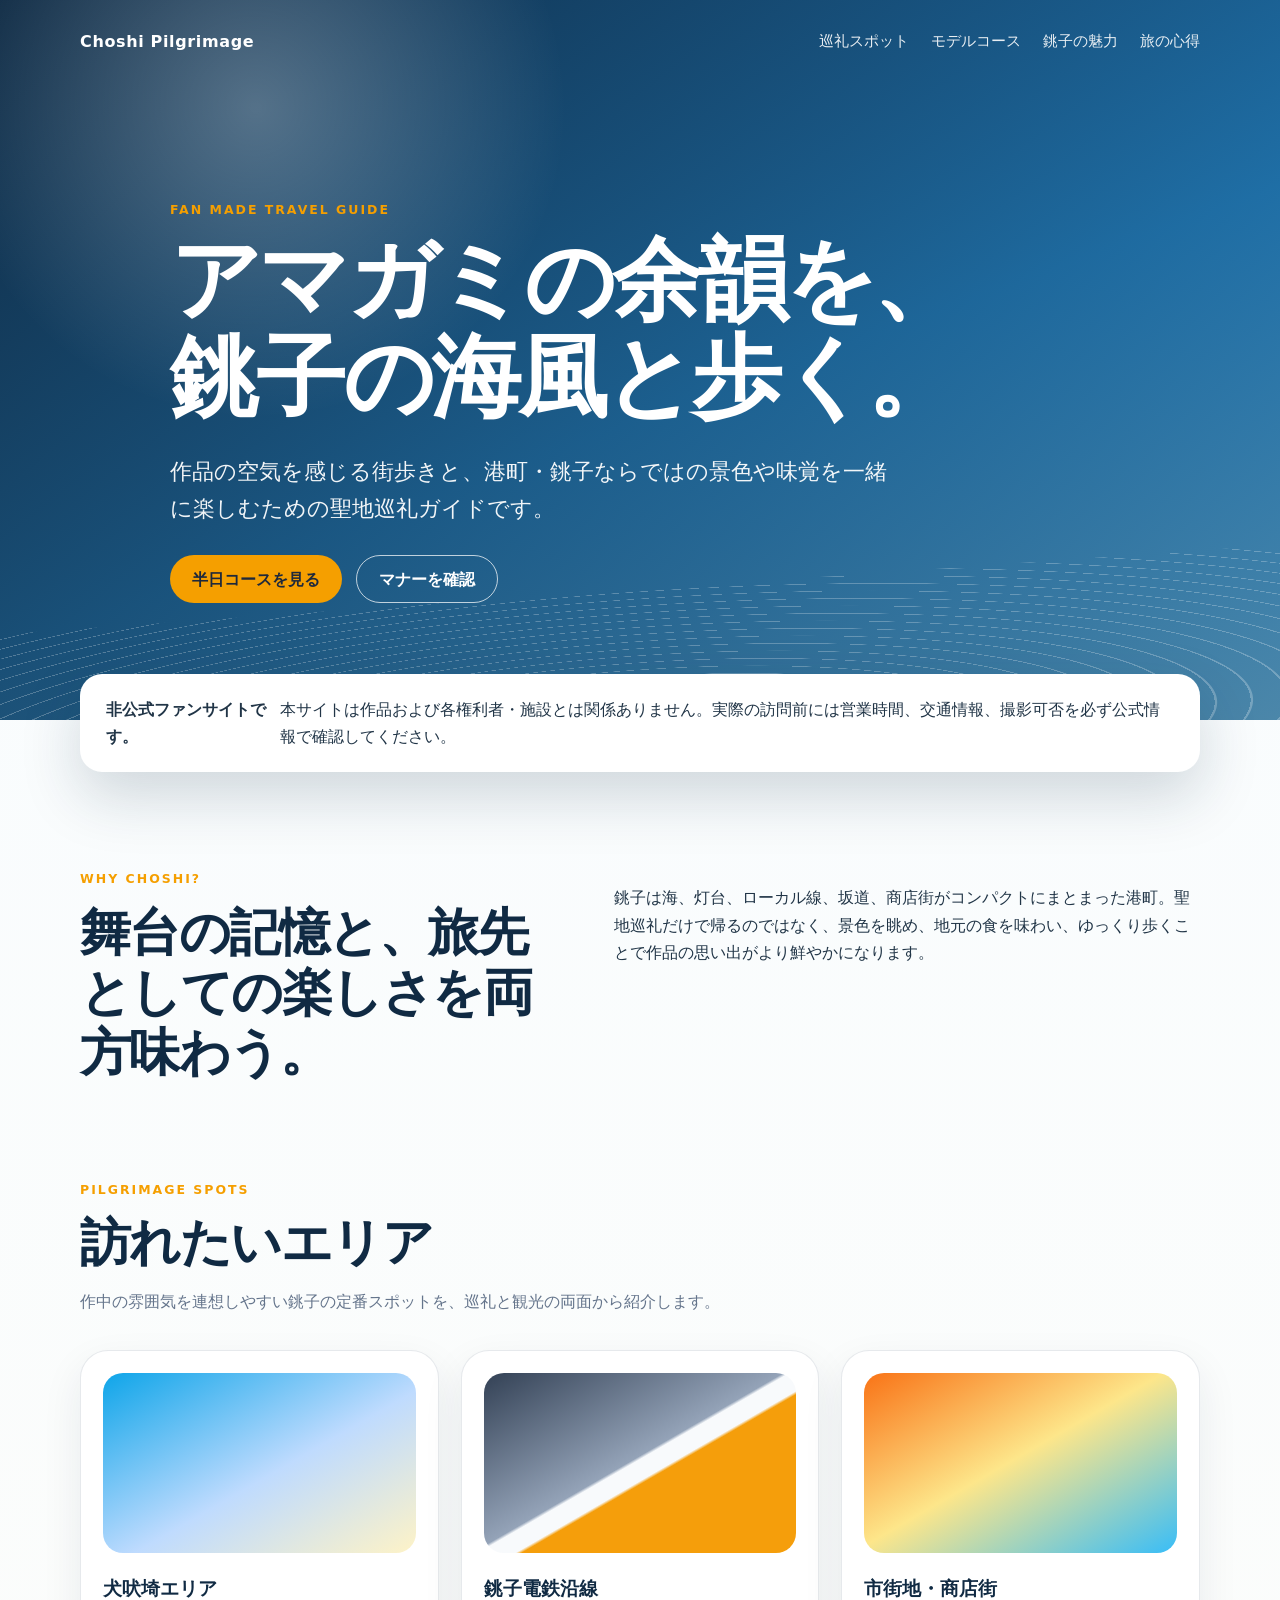
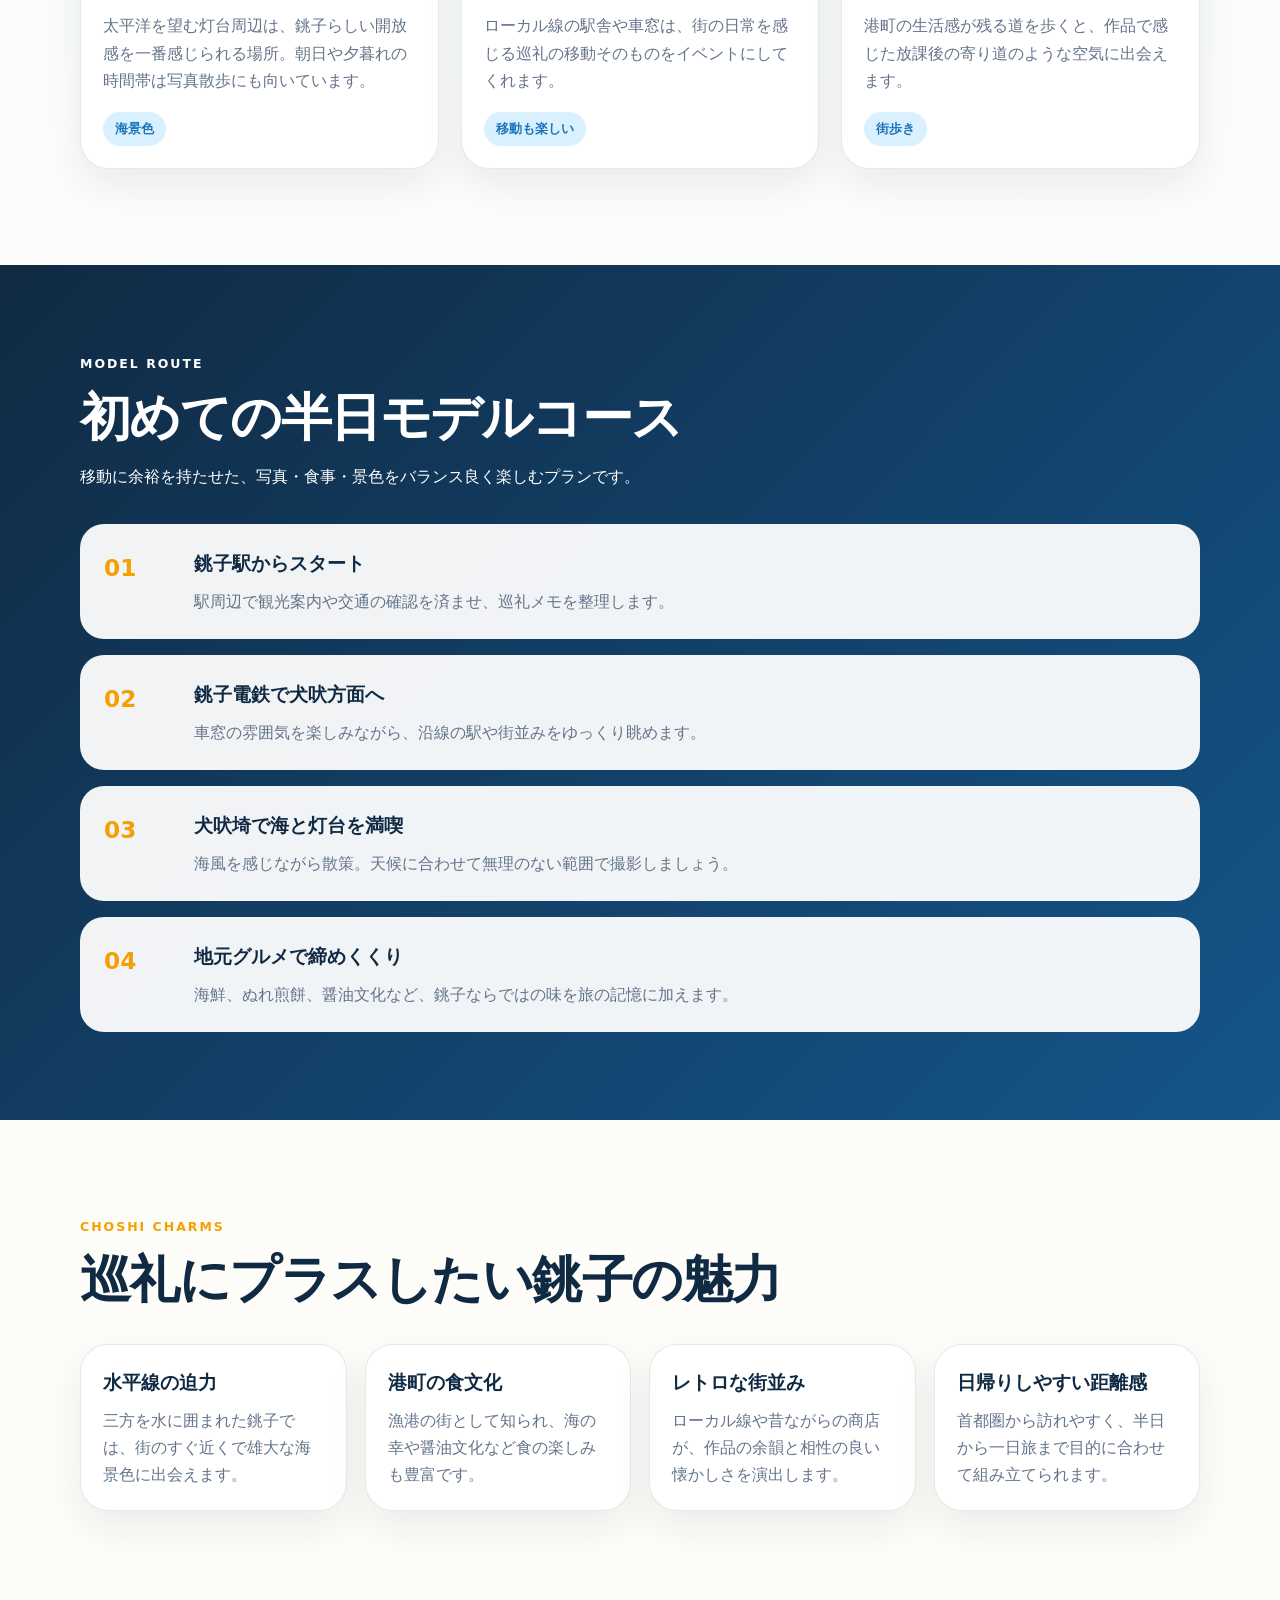
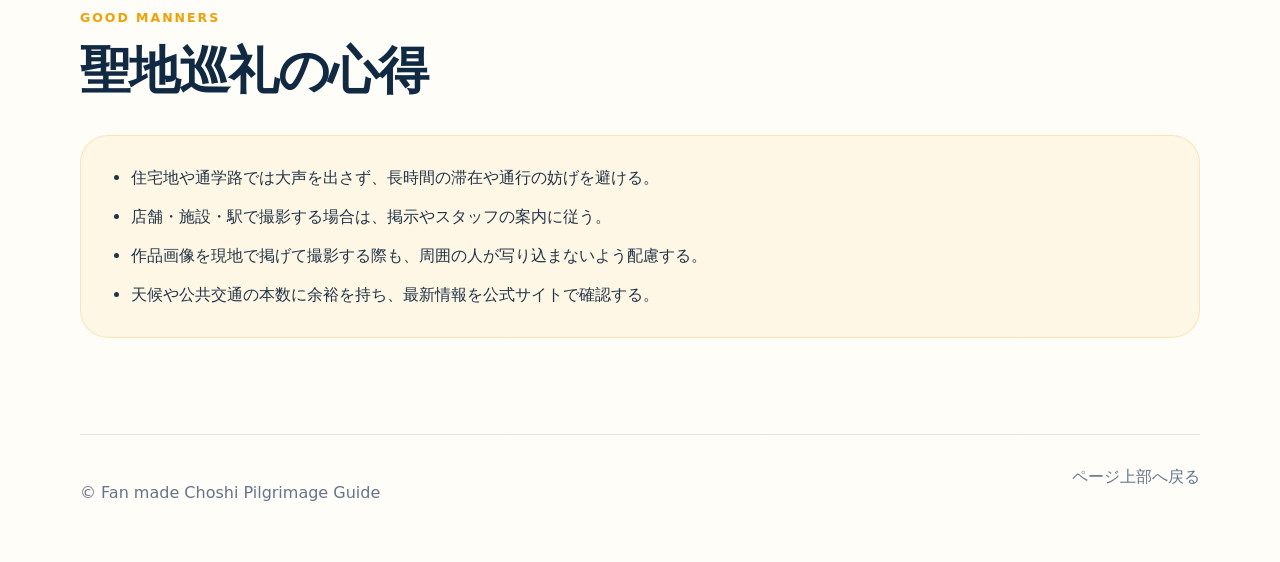
==== index.html @ 4839a959 "Add Amagami Choshi pilgrimage landing page" ====
<!doctype html>
<html lang="ja">
  <head>
    <meta charset="UTF-8" />
    <meta name="viewport" content="width=device-width, initial-scale=1.0" />
    <meta name="description" content="アマガミの聖地巡礼をきっかけに、千葉県銚子市の海、電車、グルメ、街歩きの魅力を紹介するファンメイドWebサイト。" />
    <title>アマガミ×銚子 聖地巡礼ガイド</title>
    <link rel="stylesheet" href="styles.css" />
  </head>
  <body>
    <header class="hero" id="top">
      <nav class="nav" aria-label="メインナビゲーション">
        <a class="logo" href="#top">Choshi Pilgrimage</a>
        <div class="nav-links">
          <a href="#spots">巡礼スポット</a>
          <a href="#routes">モデルコース</a>
          <a href="#charms">銚子の魅力</a>
          <a href="#tips">旅の心得</a>
        </div>
      </nav>
      <div class="hero-content">
        <p class="eyebrow">Fan made travel guide</p>
        <h1>アマガミの余韻を、銚子の海風と歩く。</h1>
        <p class="lead">作品の空気を感じる街歩きと、港町・銚子ならではの景色や味覚を一緒に楽しむための聖地巡礼ガイドです。</p>
        <div class="hero-actions">
          <a class="button primary" href="#routes">半日コースを見る</a>
          <a class="button secondary" href="#tips">マナーを確認</a>
        </div>
      </div>
    </header>

    <main>
      <section class="notice" aria-label="サイトの注意事項">
        <strong>非公式ファンサイトです。</strong>
        <span>本サイトは作品および各権利者・施設とは関係ありません。実際の訪問前には営業時間、交通情報、撮影可否を必ず公式情報で確認してください。</span>
      </section>

      <section class="section intro">
        <div>
          <p class="eyebrow">Why Choshi?</p>
          <h2>舞台の記憶と、旅先としての楽しさを両方味わう。</h2>
        </div>
        <p>銚子は海、灯台、ローカル線、坂道、商店街がコンパクトにまとまった港町。聖地巡礼だけで帰るのではなく、景色を眺め、地元の食を味わい、ゆっくり歩くことで作品の思い出がより鮮やかになります。</p>
      </section>

      <section class="section" id="spots">
        <div class="section-heading">
          <p class="eyebrow">Pilgrimage spots</p>
          <h2>訪れたいエリア</h2>
          <p>作中の雰囲気を連想しやすい銚子の定番スポットを、巡礼と観光の両面から紹介します。</p>
        </div>
        <div class="cards">
          <article class="card">
            <div class="card-visual sea"></div>
            <h3>犬吠埼エリア</h3>
            <p>太平洋を望む灯台周辺は、銚子らしい開放感を一番感じられる場所。朝日や夕暮れの時間帯は写真散歩にも向いています。</p>
            <span class="tag">海景色</span>
          </article>
          <article class="card">
            <div class="card-visual rail"></div>
            <h3>銚子電鉄沿線</h3>
            <p>ローカル線の駅舎や車窓は、街の日常を感じる巡礼の移動そのものをイベントにしてくれます。</p>
            <span class="tag">移動も楽しい</span>
          </article>
          <article class="card">
            <div class="card-visual town"></div>
            <h3>市街地・商店街</h3>
            <p>港町の生活感が残る道を歩くと、作品で感じた放課後の寄り道のような空気に出会えます。</p>
            <span class="tag">街歩き</span>
          </article>
        </div>
      </section>

      <section class="section route-section" id="routes">
        <div class="section-heading light">
          <p class="eyebrow">Model route</p>
          <h2>初めての半日モデルコース</h2>
          <p>移動に余裕を持たせた、写真・食事・景色をバランス良く楽しむプランです。</p>
        </div>
        <ol class="timeline">
          <li><span>01</span><div><h3>銚子駅からスタート</h3><p>駅周辺で観光案内や交通の確認を済ませ、巡礼メモを整理します。</p></div></li>
          <li><span>02</span><div><h3>銚子電鉄で犬吠方面へ</h3><p>車窓の雰囲気を楽しみながら、沿線の駅や街並みをゆっくり眺めます。</p></div></li>
          <li><span>03</span><div><h3>犬吠埼で海と灯台を満喫</h3><p>海風を感じながら散策。天候に合わせて無理のない範囲で撮影しましょう。</p></div></li>
          <li><span>04</span><div><h3>地元グルメで締めくくり</h3><p>海鮮、ぬれ煎餅、醤油文化など、銚子ならではの味を旅の記憶に加えます。</p></div></li>
        </ol>
      </section>

      <section class="section" id="charms">
        <div class="section-heading">
          <p class="eyebrow">Choshi charms</p>
          <h2>巡礼にプラスしたい銚子の魅力</h2>
        </div>
        <div class="feature-grid">
          <div class="feature"><h3>水平線の迫力</h3><p>三方を水に囲まれた銚子では、街のすぐ近くで雄大な海景色に出会えます。</p></div>
          <div class="feature"><h3>港町の食文化</h3><p>漁港の街として知られ、海の幸や醤油文化など食の楽しみも豊富です。</p></div>
          <div class="feature"><h3>レトロな街並み</h3><p>ローカル線や昔ながらの商店が、作品の余韻と相性の良い懐かしさを演出します。</p></div>
          <div class="feature"><h3>日帰りしやすい距離感</h3><p>首都圏から訪れやすく、半日から一日旅まで目的に合わせて組み立てられます。</p></div>
        </div>
      </section>

      <section class="section tips" id="tips">
        <div class="section-heading">
          <p class="eyebrow">Good manners</p>
          <h2>聖地巡礼の心得</h2>
        </div>
        <ul class="tips-list">
          <li>住宅地や通学路では大声を出さず、長時間の滞在や通行の妨げを避ける。</li>
          <li>店舗・施設・駅で撮影する場合は、掲示やスタッフの案内に従う。</li>
          <li>作品画像を現地で掲げて撮影する際も、周囲の人が写り込まないよう配慮する。</li>
          <li>天候や公共交通の本数に余裕を持ち、最新情報を公式サイトで確認する。</li>
        </ul>
      </section>
    </main>

    <footer class="footer">
      <p>© Fan made Choshi Pilgrimage Guide</p>
      <a href="#top">ページ上部へ戻る</a>
    </footer>
  </body>
</html>
---- styles.css ----
:root {
  --navy: #102a43;
  --blue: #1b75bb;
  --sky: #d9f0ff;
  --cream: #fff7e6;
  --orange: #f59f00;
  --text: #213547;
  --muted: #64748b;
  --white: #ffffff;
  --shadow: 0 24px 60px rgba(15, 42, 67, 0.18);
}

* { box-sizing: border-box; }
html { scroll-behavior: smooth; }
body {
  margin: 0;
  color: var(--text);
  font-family: "Hiragino Sans", "Yu Gothic", "Yu Gothic UI", Meiryo, system-ui, sans-serif;
  line-height: 1.7;
  background: linear-gradient(180deg, #f8fcff 0%, #fffdf7 100%);
}
a { color: inherit; text-decoration: none; }

.hero {
  min-height: 720px;
  color: var(--white);
  position: relative;
  overflow: hidden;
  background:
    radial-gradient(circle at 20% 15%, rgba(255,255,255,0.28), transparent 26%),
    linear-gradient(135deg, rgba(16,42,67,0.92), rgba(27,117,187,0.78)),
    linear-gradient(160deg, #0b3d5f 0%, #40b7e8 55%, #f7c56b 100%);
}
.hero::after {
  content: "";
  position: absolute;
  inset: auto -10% -24% -10%;
  height: 42%;
  background: repeating-radial-gradient(ellipse at center, rgba(255,255,255,0.9) 0 2px, transparent 3px 36px);
  opacity: 0.28;
  transform: rotate(-4deg);
}
.nav {
  width: min(1120px, calc(100% - 32px));
  margin: 0 auto;
  padding: 28px 0;
  display: flex;
  justify-content: space-between;
  align-items: center;
  position: relative;
  z-index: 2;
}
.logo { font-weight: 800; letter-spacing: 0.04em; }
.nav-links { display: flex; gap: 22px; font-size: 0.95rem; }
.nav-links a { opacity: 0.9; }
.nav-links a:hover { opacity: 1; }
.hero-content {
  width: min(940px, calc(100% - 32px));
  margin: 116px auto 0;
  position: relative;
  z-index: 2;
}
.eyebrow {
  margin: 0 0 12px;
  color: var(--orange);
  font-size: 0.78rem;
  font-weight: 800;
  letter-spacing: 0.16em;
  text-transform: uppercase;
}
.hero h1 {
  margin: 0;
  max-width: 820px;
  font-size: clamp(2.6rem, 7vw, 5.8rem);
  line-height: 1.08;
  letter-spacing: -0.04em;
}
.lead {
  max-width: 720px;
  margin: 28px 0;
  font-size: clamp(1.05rem, 2.5vw, 1.35rem);
  opacity: 0.94;
}
.hero-actions { display: flex; flex-wrap: wrap; gap: 14px; }
.button {
  display: inline-flex;
  align-items: center;
  justify-content: center;
  min-height: 48px;
  padding: 0 22px;
  border-radius: 999px;
  font-weight: 800;
}
.primary { background: var(--orange); color: #1e293b; }
.secondary { border: 1px solid rgba(255,255,255,0.72); }

.notice, .section, .footer {
  width: min(1120px, calc(100% - 32px));
  margin-inline: auto;
}
.notice {
  margin-top: -46px;
  position: relative;
  z-index: 3;
  padding: 22px 26px;
  display: flex;
  gap: 12px;
  border-radius: 22px;
  background: var(--white);
  box-shadow: var(--shadow);
}
.section { padding: 96px 0 0; }
.intro {
  display: grid;
  grid-template-columns: 0.9fr 1.1fr;
  gap: 54px;
  align-items: start;
}
h2 { margin: 0; color: var(--navy); font-size: clamp(2rem, 4vw, 3.2rem); line-height: 1.18; letter-spacing: -0.03em; }
.section-heading { max-width: 760px; margin-bottom: 34px; }
.section-heading p:last-child { color: var(--muted); }
.cards { display: grid; grid-template-columns: repeat(3, 1fr); gap: 22px; }
.card, .feature {
  background: var(--white);
  border: 1px solid rgba(100,116,139,0.16);
  border-radius: 28px;
  padding: 22px;
  box-shadow: 0 16px 40px rgba(15, 42, 67, 0.08);
}
.card-visual { height: 180px; border-radius: 20px; margin-bottom: 20px; }
.sea { background: linear-gradient(150deg, #0ea5e9, #bfdbfe 55%, #fef3c7); }
.rail { background: linear-gradient(150deg, #334155, #94a3b8 48%, #f8fafc 49%, #f8fafc 55%, #f59e0b 56%); }
.town { background: linear-gradient(150deg, #f97316, #fde68a 48%, #38bdf8); }
.card h3, .feature h3, .timeline h3 { margin: 0 0 8px; color: var(--navy); }
.card p, .feature p, .timeline p { margin: 0; color: var(--muted); }
.tag { display: inline-block; margin-top: 18px; padding: 6px 12px; border-radius: 999px; background: var(--sky); color: var(--blue); font-weight: 800; font-size: 0.82rem; }

.route-section {
  width: 100%;
  max-width: none;
  margin-top: 96px;
  padding: 88px max(16px, calc((100% - 1120px) / 2));
  background: linear-gradient(135deg, var(--navy), #14558a);
}
.light h2, .light p { color: var(--white) !important; }
.timeline { list-style: none; padding: 0; margin: 0; display: grid; gap: 16px; }
.timeline li {
  display: grid;
  grid-template-columns: 72px 1fr;
  gap: 18px;
  padding: 24px;
  border-radius: 24px;
  background: rgba(255,255,255,0.94);
}
.timeline span { color: var(--orange); font-weight: 900; font-size: 1.45rem; }
.feature-grid { display: grid; grid-template-columns: repeat(4, 1fr); gap: 18px; }
.tips { padding-bottom: 96px; }
.tips-list {
  margin: 0;
  padding: 28px 28px 28px 50px;
  border-radius: 28px;
  background: var(--cream);
  border: 1px solid rgba(245,159,0,0.22);
}
.tips-list li + li { margin-top: 12px; }
.footer {
  border-top: 1px solid rgba(100,116,139,0.18);
  padding: 28px 0 40px;
  display: flex;
  justify-content: space-between;
  color: var(--muted);
}

@media (max-width: 820px) {
  .hero { min-height: 640px; }
  .nav { align-items: flex-start; gap: 18px; flex-direction: column; }
  .nav-links { flex-wrap: wrap; gap: 12px 18px; }
  .hero-content { margin-top: 64px; }
  .notice, .intro { display: block; }
  .cards, .feature-grid { grid-template-columns: 1fr; }
  .section { padding-top: 72px; }
  .route-section { margin-top: 72px; padding-top: 72px; padding-bottom: 72px; }
  .timeline li { grid-template-columns: 1fr; }
  .footer { flex-direction: column; gap: 8px; }
}
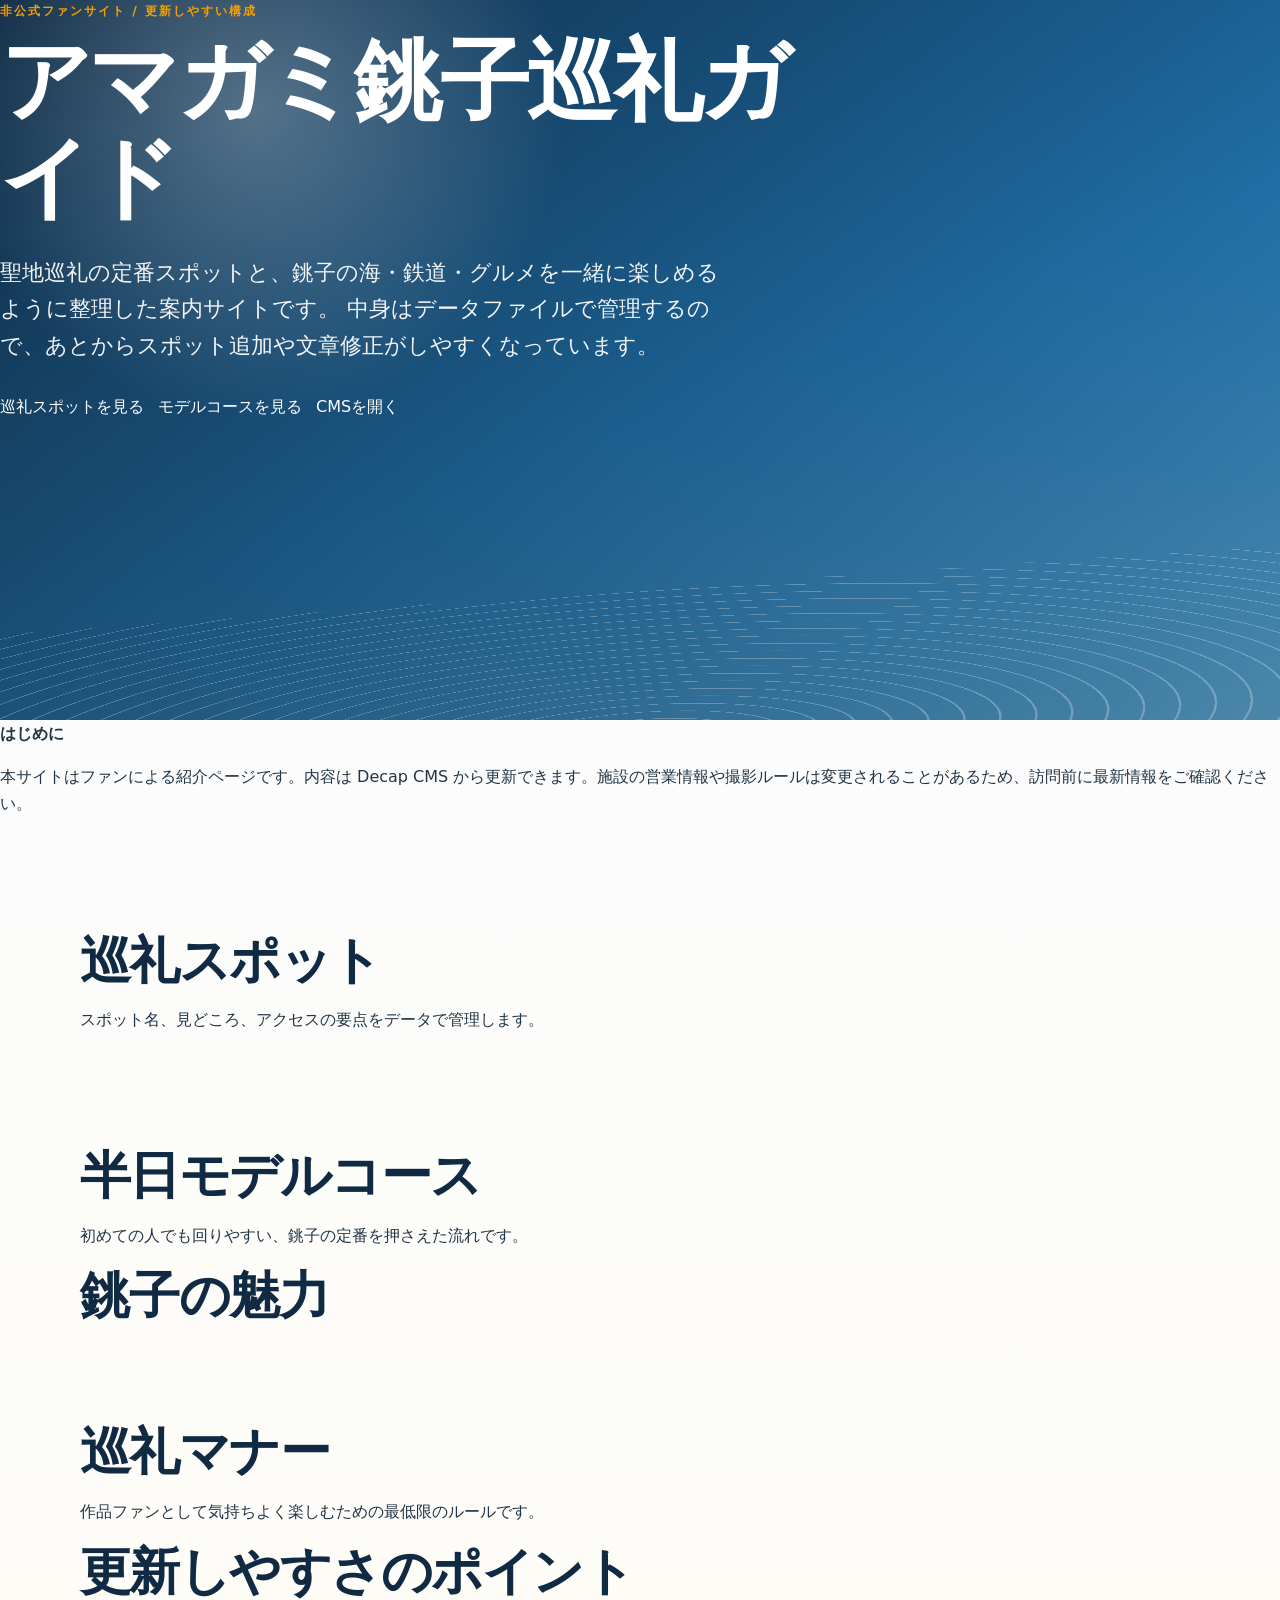
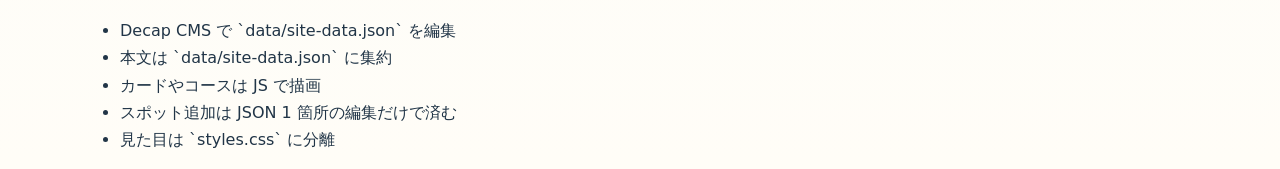
==== commit 5d87ac9c: "Add Amagami Choshi site" ====
--- a/index.html
+++ b/index.html
@@ -1,120 +1,93 @@
 <!doctype html>
 <html lang="ja">
   <head>
-    <meta charset="UTF-8" />
-    <meta name="viewport" content="width=device-width, initial-scale=1.0" />
-    <meta name="description" content="アマガミの聖地巡礼をきっかけに、千葉県銚子市の海、電車、グルメ、街歩きの魅力を紹介するファンメイドWebサイト。" />
-    <title>アマガミ×銚子 聖地巡礼ガイド</title>
+    <meta charset="utf-8" />
+    <meta name="viewport" content="width=device-width, initial-scale=1" />
+    <title>アマガミ銚子巡礼ガイド</title>
+    <meta
+      name="description"
+      content="アマガミの聖地巡礼と銚子市観光を、スポットデータから更新しやすくまとめた非公式ファンサイトです。"
+    />
+    <link rel="preconnect" href="https://fonts.googleapis.com" />
+    <link rel="preconnect" href="https://fonts.gstatic.com" crossorigin />
+    <link
+      href="https://fonts.googleapis.com/css2?family=Noto+Serif+JP:wght@500;700&family=Zen+Kaku+Gothic+New:wght@400;500;700&display=swap"
+      rel="stylesheet"
+    />
     <link rel="stylesheet" href="styles.css" />
   </head>
   <body>
-    <header class="hero" id="top">
-      <nav class="nav" aria-label="メインナビゲーション">
-        <a class="logo" href="#top">Choshi Pilgrimage</a>
-        <div class="nav-links">
-          <a href="#spots">巡礼スポット</a>
-          <a href="#routes">モデルコース</a>
-          <a href="#charms">銚子の魅力</a>
-          <a href="#tips">旅の心得</a>
+    <div class="page-shell">
+      <header class="hero">
+        <p class="eyebrow">非公式ファンサイト / 更新しやすい構成</p>
+        <h1>アマガミ銚子巡礼ガイド</h1>
+        <p class="lead">
+          聖地巡礼の定番スポットと、銚子の海・鉄道・グルメを一緒に楽しめるように整理した案内サイトです。
+          中身はデータファイルで管理するので、あとからスポット追加や文章修正がしやすくなっています。
+        </p>
+        <div class="hero-actions">
+          <a href="#spots">巡礼スポットを見る</a>
+          <a href="#course" class="ghost">モデルコースを見る</a>
+          <a href="admin/" class="ghost">CMSを開く</a>
         </div>
-      </nav>
-      <div class="hero-content">
-        <p class="eyebrow">Fan made travel guide</p>
-        <h1>アマガミの余韻を、銚子の海風と歩く。</h1>
-        <p class="lead">作品の空気を感じる街歩きと、港町・銚子ならではの景色や味覚を一緒に楽しむための聖地巡礼ガイドです。</p>
-        <div class="hero-actions">
-          <a class="button primary" href="#routes">半日コースを見る</a>
-          <a class="button secondary" href="#tips">マナーを確認</a>
-        </div>
-      </div>
-    </header>
+      </header>
 
-    <main>
-      <section class="notice" aria-label="サイトの注意事項">
-        <strong>非公式ファンサイトです。</strong>
-        <span>本サイトは作品および各権利者・施設とは関係ありません。実際の訪問前には営業時間、交通情報、撮影可否を必ず公式情報で確認してください。</span>
-      </section>
+      <main>
+        <section class="note">
+          <strong>はじめに</strong>
+          <p>
+            本サイトはファンによる紹介ページです。内容は Decap CMS から更新できます。施設の営業情報や撮影ルールは変更されることがあるため、訪問前に最新情報をご確認ください。
+          </p>
+        </section>
 
-      <section class="section intro">
-        <div>
-          <p class="eyebrow">Why Choshi?</p>
-          <h2>舞台の記憶と、旅先としての楽しさを両方味わう。</h2>
-        </div>
-        <p>銚子は海、灯台、ローカル線、坂道、商店街がコンパクトにまとまった港町。聖地巡礼だけで帰るのではなく、景色を眺め、地元の食を味わい、ゆっくり歩くことで作品の思い出がより鮮やかになります。</p>
-      </section>
+        <section id="spots" class="section">
+          <div class="section-head">
+            <h2>巡礼スポット</h2>
+            <p>スポット名、見どころ、アクセスの要点をデータで管理します。</p>
+          </div>
+          <div id="spotGrid" class="grid"></div>
+        </section>
 
-      <section class="section" id="spots">
-        <div class="section-heading">
-          <p class="eyebrow">Pilgrimage spots</p>
-          <h2>訪れたいエリア</h2>
-          <p>作中の雰囲気を連想しやすい銚子の定番スポットを、巡礼と観光の両面から紹介します。</p>
-        </div>
-        <div class="cards">
-          <article class="card">
-            <div class="card-visual sea"></div>
-            <h3>犬吠埼エリア</h3>
-            <p>太平洋を望む灯台周辺は、銚子らしい開放感を一番感じられる場所。朝日や夕暮れの時間帯は写真散歩にも向いています。</p>
-            <span class="tag">海景色</span>
-          </article>
-          <article class="card">
-            <div class="card-visual rail"></div>
-            <h3>銚子電鉄沿線</h3>
-            <p>ローカル線の駅舎や車窓は、街の日常を感じる巡礼の移動そのものをイベントにしてくれます。</p>
-            <span class="tag">移動も楽しい</span>
-          </article>
-          <article class="card">
-            <div class="card-visual town"></div>
-            <h3>市街地・商店街</h3>
-            <p>港町の生活感が残る道を歩くと、作品で感じた放課後の寄り道のような空気に出会えます。</p>
-            <span class="tag">街歩き</span>
-          </article>
-        </div>
-      </section>
+        <section id="course" class="section split">
+          <div>
+            <div class="section-head">
+              <h2>半日モデルコース</h2>
+              <p>初めての人でも回りやすい、銚子の定番を押さえた流れです。</p>
+            </div>
+            <ol id="courseList" class="timeline"></ol>
+          </div>
+          <aside class="sidebar">
+            <div class="section-head">
+              <h2>銚子の魅力</h2>
+            </div>
+            <div id="highlights" class="stack"></div>
+          </aside>
+        </section>
 
-      <section class="section route-section" id="routes">
-        <div class="section-heading light">
-          <p class="eyebrow">Model route</p>
-          <h2>初めての半日モデルコース</h2>
-          <p>移動に余裕を持たせた、写真・食事・景色をバランス良く楽しむプランです。</p>
-        </div>
-        <ol class="timeline">
-          <li><span>01</span><div><h3>銚子駅からスタート</h3><p>駅周辺で観光案内や交通の確認を済ませ、巡礼メモを整理します。</p></div></li>
-          <li><span>02</span><div><h3>銚子電鉄で犬吠方面へ</h3><p>車窓の雰囲気を楽しみながら、沿線の駅や街並みをゆっくり眺めます。</p></div></li>
-          <li><span>03</span><div><h3>犬吠埼で海と灯台を満喫</h3><p>海風を感じながら散策。天候に合わせて無理のない範囲で撮影しましょう。</p></div></li>
-          <li><span>04</span><div><h3>地元グルメで締めくくり</h3><p>海鮮、ぬれ煎餅、醤油文化など、銚子ならではの味を旅の記憶に加えます。</p></div></li>
-        </ol>
-      </section>
+        <section class="section split">
+          <div>
+            <div class="section-head">
+              <h2>巡礼マナー</h2>
+              <p>作品ファンとして気持ちよく楽しむための最低限のルールです。</p>
+            </div>
+            <ul id="etiquetteList" class="bullets"></ul>
+          </div>
+          <div class="sidebar accent">
+            <div class="section-head">
+              <h2>更新しやすさのポイント</h2>
+            </div>
+            <ul class="bullets compact">
+              <li>Decap CMS で `data/site-data.json` を編集</li>
+              <li>本文は `data/site-data.json` に集約</li>
+              <li>カードやコースは JS で描画</li>
+              <li>スポット追加は JSON 1 箇所の編集だけで済む</li>
+              <li>見た目は `styles.css` に分離</li>
+            </ul>
+          </div>
+        </section>
+      </main>
+    </div>
 
-      <section class="section" id="charms">
-        <div class="section-heading">
-          <p class="eyebrow">Choshi charms</p>
-          <h2>巡礼にプラスしたい銚子の魅力</h2>
-        </div>
-        <div class="feature-grid">
-          <div class="feature"><h3>水平線の迫力</h3><p>三方を水に囲まれた銚子では、街のすぐ近くで雄大な海景色に出会えます。</p></div>
-          <div class="feature"><h3>港町の食文化</h3><p>漁港の街として知られ、海の幸や醤油文化など食の楽しみも豊富です。</p></div>
-          <div class="feature"><h3>レトロな街並み</h3><p>ローカル線や昔ながらの商店が、作品の余韻と相性の良い懐かしさを演出します。</p></div>
-          <div class="feature"><h3>日帰りしやすい距離感</h3><p>首都圏から訪れやすく、半日から一日旅まで目的に合わせて組み立てられます。</p></div>
-        </div>
-      </section>
-
-      <section class="section tips" id="tips">
-        <div class="section-heading">
-          <p class="eyebrow">Good manners</p>
-          <h2>聖地巡礼の心得</h2>
-        </div>
-        <ul class="tips-list">
-          <li>住宅地や通学路では大声を出さず、長時間の滞在や通行の妨げを避ける。</li>
-          <li>店舗・施設・駅で撮影する場合は、掲示やスタッフの案内に従う。</li>
-          <li>作品画像を現地で掲げて撮影する際も、周囲の人が写り込まないよう配慮する。</li>
-          <li>天候や公共交通の本数に余裕を持ち、最新情報を公式サイトで確認する。</li>
-        </ul>
-      </section>
-    </main>
-
-    <footer class="footer">
-      <p>© Fan made Choshi Pilgrimage Guide</p>
-      <a href="#top">ページ上部へ戻る</a>
-    </footer>
+    <script src="app.js"></script>
   </body>
 </html>
